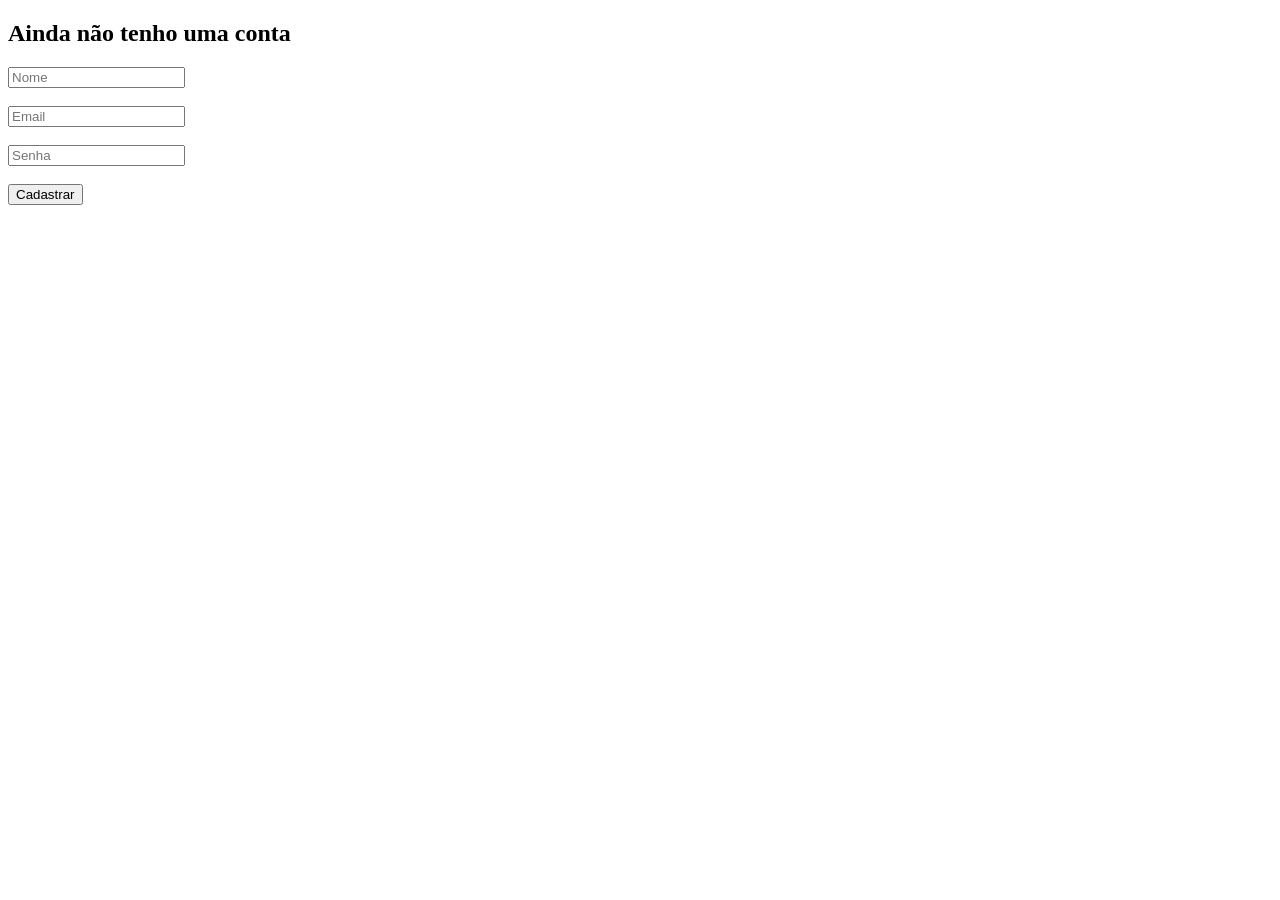
==== cadastro.html @ 0c6a88ed "valo la" ====
<!DOCTYPE html>
<html lang="pt-BR">
<head>
    <meta charset="UTF-8">
    <title>Cadastro</title>
</head>
<body>

    <h2>Ainda não tenho uma conta</h2>

    <input type="text" placeholder="Nome"><br><br>
    <input type="email" placeholder="Email"><br><br>
    <input type="password" placeholder="Senha"><br><br>

    <button>Cadastrar</button>

</body>
</html>
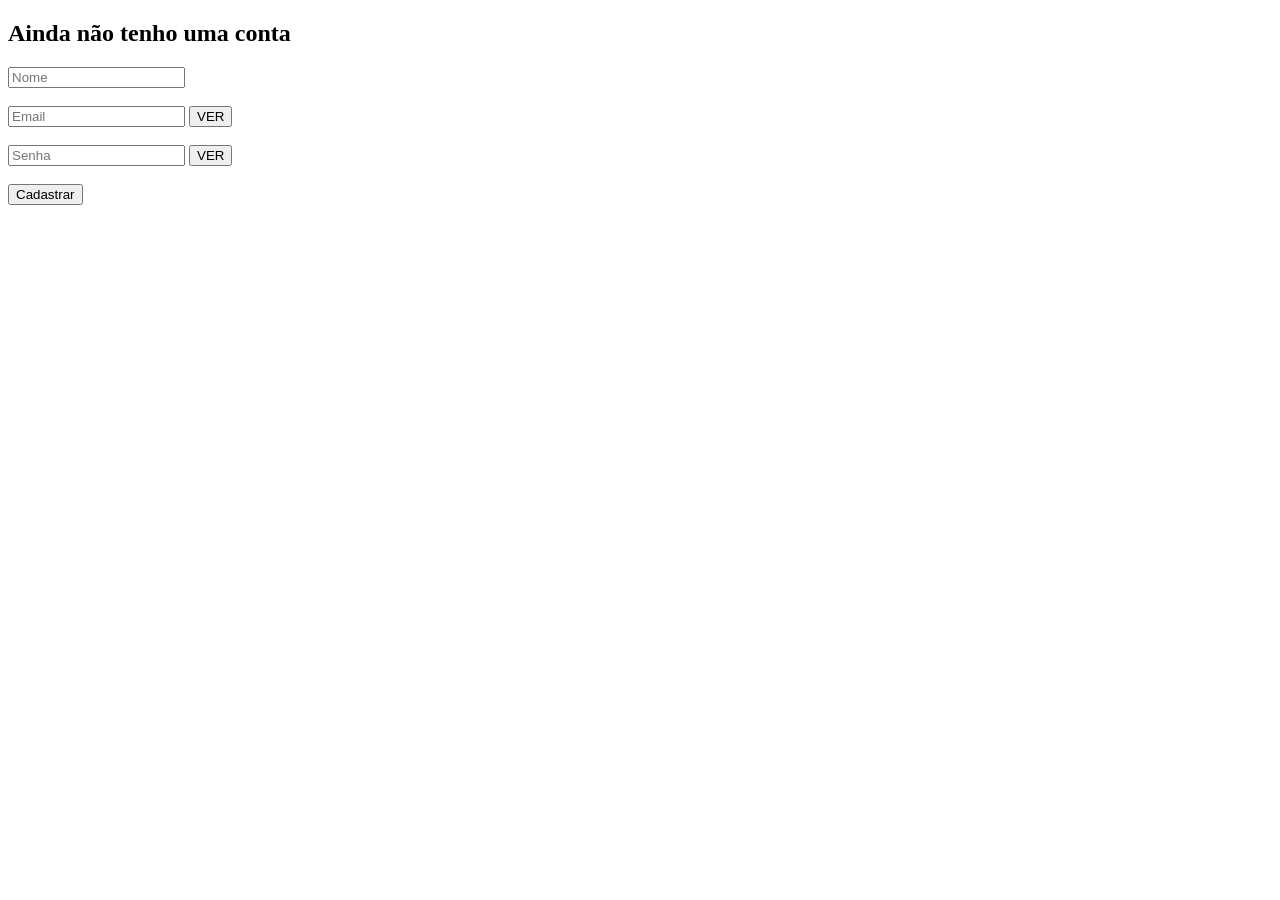
==== commit c783b56f: "vamo laa" ====
--- a/cadastro.html
+++ b/cadastro.html
@@ -1,18 +1,50 @@
 <!DOCTYPE html>
 <html lang="pt-BR">
 <head>
-    <meta charset="UTF-8">
-    <title>Cadastro</title>
+<meta charset="UTF-8">
+<title>Cadastro</title>
 </head>
 <body>
 
-    <h2>Ainda não tenho uma conta</h2>
+<h2>Ainda não tenho uma conta</h2>
 
-    <input type="text" placeholder="Nome"><br><br>
-    <input type="email" placeholder="Email"><br><br>
-    <input type="password" placeholder="Senha"><br><br>
+<input type="text" placeholder="Nome"><br><br>
 
-    <button>Cadastrar</button>
+<input type="password" id="email" placeholder="Email">
+<button onclick="mostrarEmail()">VER</button><br><br>
+
+<input type="password" id="senha" placeholder="Senha">
+<button onclick="mostrarSenha()">VER</button><br><br>
+
+<button>Cadastrar</button>
+
+<script>
+function mostrarSenha(){
+    let senha = document.getElementById("senha");
+    let botao = event.target;
+
+    if(senha.type === "password"){
+        senha.type = "text";
+        botao.innerHTML = "OCULTAR";
+    }else{
+        senha.type = "password";
+        botao.innerHTML = "VER";
+    }
+}
+
+function mostrarEmail(){
+    let email = document.getElementById("email");
+    let botao = event.target;
+
+    if(email.type === "password"){
+        email.type = "text";
+        botao.innerHTML = "OCULTAR";
+    }else{
+        email.type = "password";
+        botao.innerHTML = "VER";
+    }
+}
+</script>
 
 </body>
 </html>
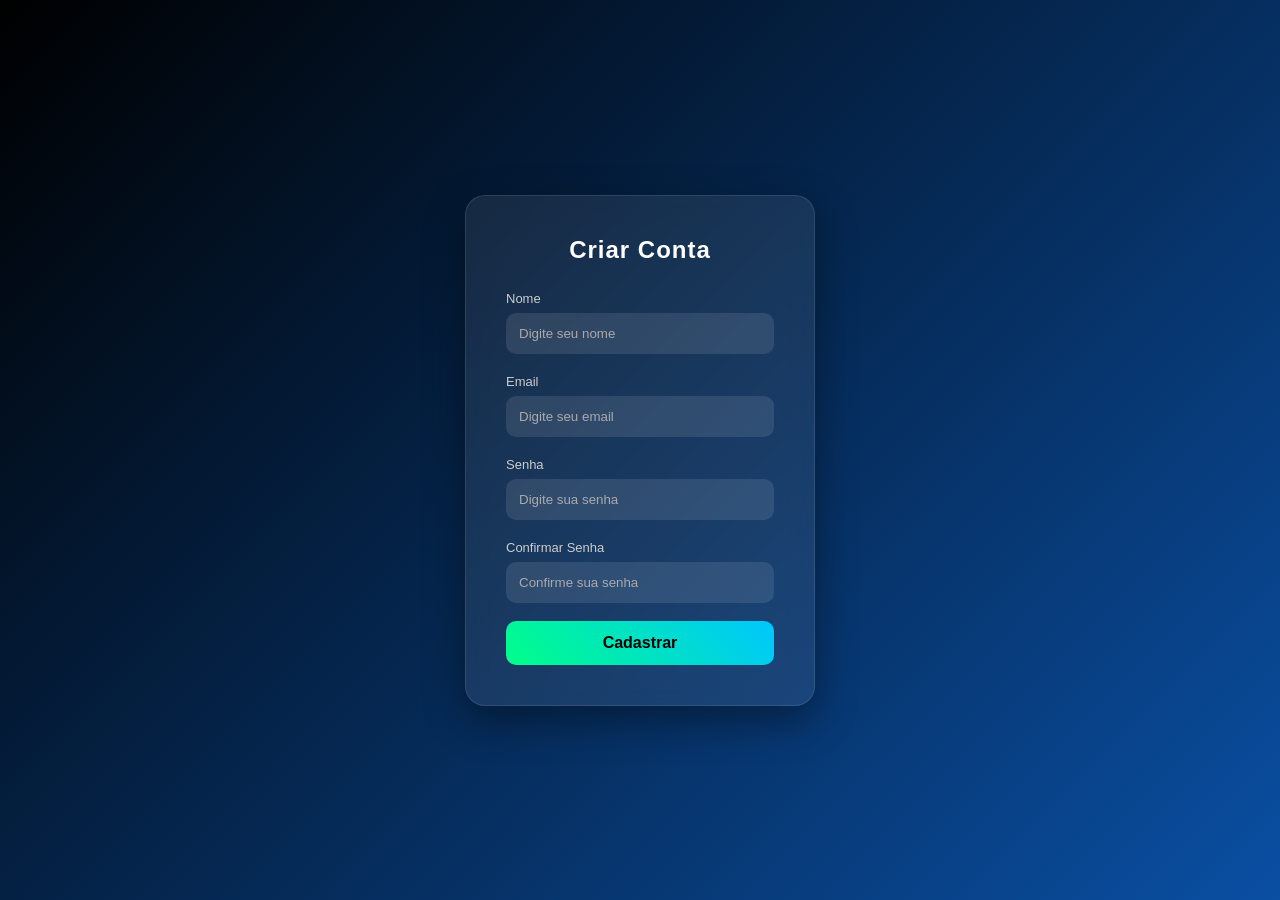
==== commit ce87a2b5: "tela de ciar conta" ====
--- a/cadastro.html
+++ b/cadastro.html
@@ -2,49 +2,144 @@
 <html lang="pt-BR">
 <head>
 <meta charset="UTF-8">
-<title>Cadastro</title>
-</head>
-<body>
+<title>Criar Conta</title>
 
-<h2>Ainda não tenho uma conta</h2>
+<style>
+* {
+    margin: 0;
+    padding: 0;
+    box-sizing: border-box;
+    font-family: Arial, sans-serif;
+}
 
-<input type="text" placeholder="Nome"><br><br>
+body {
+    height: 100vh;
+    background: linear-gradient(135deg, #000000, #093c76);
+    display: flex;
+    align-items: center;
+    justify-content: center;
+}
 
-<input type="password" id="email" placeholder="Email">
-<button onclick="mostrarEmail()">VER</button><br><br>
+/* Caixa principal */
+.container {
+    background: white;
+    padding: 40px;
+    border-radius: 15px;
+    width: 350px;
+    box-shadow: 0 10px 35px rgba(0,0,0,0.2);
+    animation: aparecer 0.8s ease;
+}
 
-<input type="password" id="senha" placeholder="Senha">
-<button onclick="mostrarSenha()">VER</button><br><br>
-
-<button>Cadastrar</button>
-
-<script>
-function mostrarSenha(){
-    let senha = document.getElementById("senha");
-    let botao = event.target;
-
-    if(senha.type === "password"){
-        senha.type = "text";
-        botao.innerHTML = "OCULTAR";
-    }else{
-        senha.type = "password";
-        botao.innerHTML = "VER";
+@keyframes aparecer {
+    from {
+        opacity: 0;
+        transform: translateY(30px);
+    }
+    to {
+        opacity: 1;
+        transform: translateY(0);
     }
 }
 
-function mostrarEmail(){
-    let email = document.getElementById("email");
-    let botao = event.target;
+h2 {
+    text-align: center;
+    margin-bottom: 20px;
+    color: #333;
+}
 
-    if(email.type === "password"){
-        email.type = "text";
-        botao.innerHTML = "OCULTAR";
-    }else{
-        email.type = "password";
-        botao.innerHTML = "VER";
-    }
+/* Inputs */
+.input-group {
+    margin-bottom: 15px;
 }
-</script>
+
+.input-group label {
+    font-size: 14px;
+    color: #555;
+}
+
+.input-group input {
+    width: 100%;
+    padding: 10px;
+    margin-top: 5px;
+    border-radius: 8px;
+    border: 1px solid #ccc;
+    outline: none;
+    transition: 0.3s;
+}
+
+.input-group input:focus {
+    border-color: #066b23;
+    box-shadow: 0 0 5px rgba(15, 92, 36, 0.5);
+}
+
+/* Botão */
+button {
+    width: 100%;
+    padding: 12px;
+    border: none;
+    border-radius: 8px;
+    background: #069921;
+    color: white;
+    font-size: 16px;
+    cursor: pointer;
+    transition: 0.3s;
+}
+
+button:hover {
+    background: #00c6ff;
+}
+
+/* Link */
+.login-link {
+    text-align: center;
+    margin-top: 15px;
+    font-size: 14px;
+}
+
+.login-link a {
+    color: #000000;
+    text-decoration: none;
+}
+
+.login-link a:hover {
+    text-decoration: underline;
+}
+</style>
+
+</head>
+
+<body>
+    <link rel="stylesheet" href="cadastro.css">
+
+<div class="container">
+    <h2>Criar Conta</h2>
+
+    <form>
+        <div class="input-group">
+            <label>Nome</label>
+            <input type="text" placeholder="Digite seu nome" required>
+        </div>
+
+        <div class="input-group">
+            <label>Email</label>
+            <input type="email" placeholder="Digite seu email" required>
+        </div>
+
+        <div class="input-group">
+            <label>Senha</label>
+            <input type="password" placeholder="Digite sua senha" required>
+        </div>
+
+        <div class="input-group">
+            <label>Confirmar Senha</label>
+            <input type="password" placeholder="Confirme sua senha" required>
+        </div>
+
+        <button type="submit">Cadastrar</button>
+    </form>
+
+    
+</div>
 
 </body>
 </html>
--- a/cadastro.css
+++ b/cadastro.css
@@ -0,0 +1,113 @@
+* {
+    margin: 0;
+    padding: 0;
+    box-sizing: border-box;
+    font-family: 'Segoe UI', Arial, sans-serif;
+}
+
+body {
+    height: 100vh;
+    background: linear-gradient(135deg, #000000, #0a4fa3);
+    display: flex;
+    align-items: center;
+    justify-content: center;
+}
+
+/* Caixa principal */
+.container {
+    background: rgba(255, 255, 255, 0.08);
+    backdrop-filter: blur(12px);
+    padding: 40px;
+    border-radius: 20px;
+    width: 350px;
+    box-shadow: 0 15px 40px rgba(0,0,0,0.4);
+    animation: aparecer 0.8s ease;
+    border: 1px solid rgba(255,255,255,0.1);
+}
+
+/* Animação */
+@keyframes aparecer {
+    from {
+        opacity: 0;
+        transform: translateY(40px);
+    }
+    to {
+        opacity: 1;
+        transform: translateY(0);
+    }
+}
+
+h2 {
+    text-align: center;
+    margin-bottom: 25px;
+    color: white;
+    letter-spacing: 1px;
+}
+
+/* Inputs */
+.input-group {
+    margin-bottom: 18px;
+}
+
+.input-group label {
+    font-size: 13px;
+    color: #ccc;
+}
+
+.input-group input {
+    width: 100%;
+    padding: 12px;
+    margin-top: 6px;
+    border-radius: 10px;
+    border: 1px solid transparent;
+    outline: none;
+    background: rgba(255,255,255,0.1);
+    color: white;
+    transition: 0.3s;
+}
+
+.input-group input::placeholder {
+    color: #aaa;
+}
+
+.input-group input:focus {
+    border-color: #00ff88;
+    box-shadow: 0 0 10px rgba(0,255,136,0.4);
+}
+
+/* Botão */
+button {
+    width: 100%;
+    padding: 13px;
+    border: none;
+    border-radius: 10px;
+    background: linear-gradient(45deg, #00ff88, #00c6ff);
+    color: black;
+    font-size: 16px;
+    font-weight: bold;
+    cursor: pointer;
+    transition: 0.3s;
+}
+
+button:hover {
+    transform: scale(1.05);
+    box-shadow: 0 0 15px rgba(0,255,136,0.6);
+}
+
+/* Link */
+.login-link {
+    text-align: center;
+    margin-top: 18px;
+    font-size: 14px;
+    color: #ccc;
+}
+
+.login-link a {
+    color: #00ff88;
+    text-decoration: none;
+    font-weight: bold;
+}
+
+.login-link a:hover {
+    text-decoration: underline;
+}
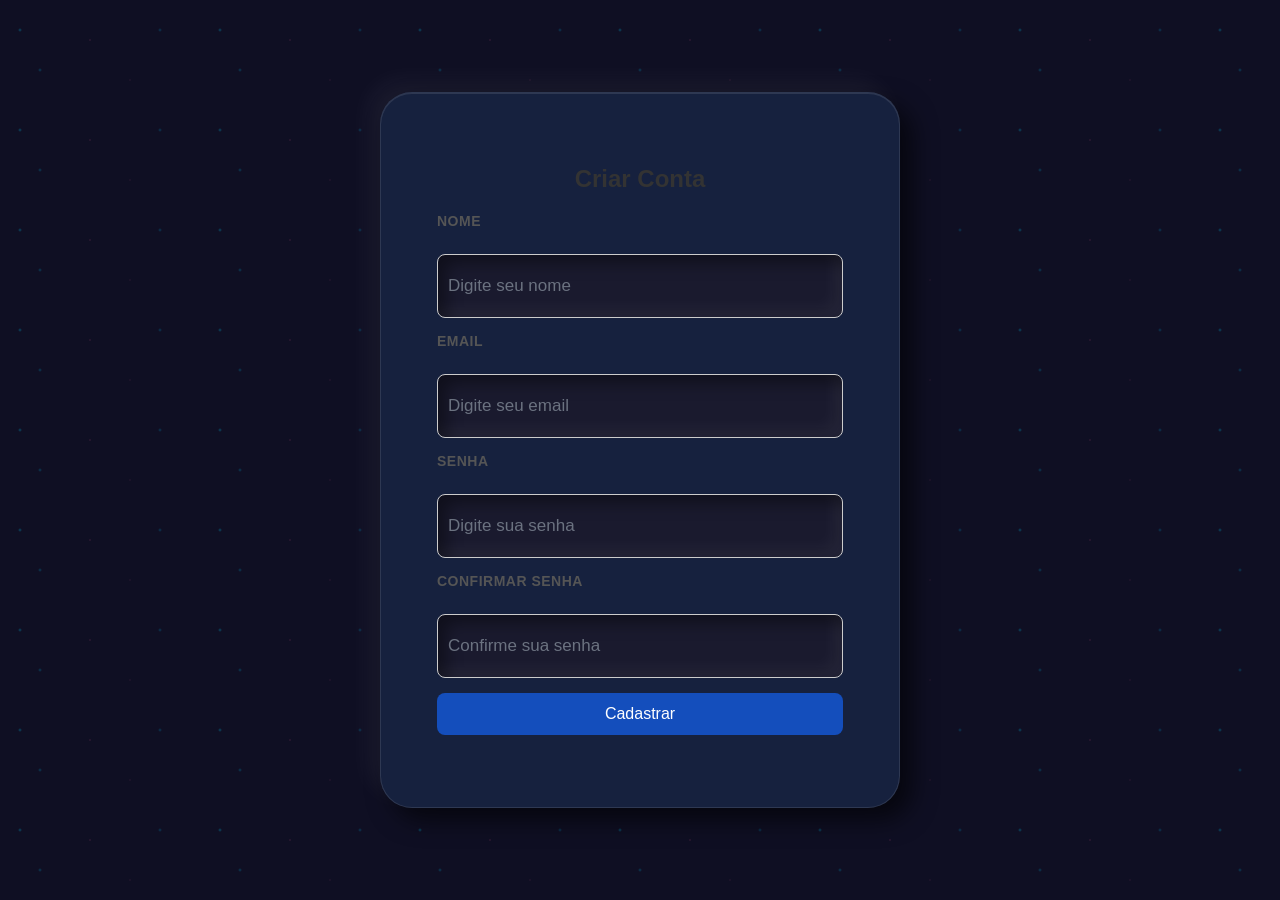
==== commit c56d2134: "vamo la" ====
--- a/cadastro.html
+++ b/cadastro.html
@@ -78,7 +78,7 @@
     padding: 12px;
     border: none;
     border-radius: 8px;
-    background: #069921;
+    background: #144ebc;
     color: white;
     font-size: 16px;
     cursor: pointer;
@@ -86,7 +86,7 @@
 }
 
 button:hover {
-    background: #00c6ff;
+    background: #0095ff;
 }
 
 /* Link */
--- a/cadastro.css
+++ b/cadastro.css
@@ -1,113 +1,324 @@
+/* ============================================
+   CADASTRO - DARK MODE NEUMORPHISM 2024
+   ============================================ */
+
+@import url('https://fonts.googleapis.com/css2?family=Inter:wght@300;400;500;600;700;800&display=swap');
+
 * {
     margin: 0;
     padding: 0;
     box-sizing: border-box;
-    font-family: 'Segoe UI', Arial, sans-serif;
+}
+
+:root {
+    --bg-primary: #0f0f23;
+    --bg-secondary: #1a1a2e;
+    --bg-card: #16213e;
+    --accent-primary: linear-gradient(135deg, #00d4ff, #0099cc);
+    --accent-secondary: linear-gradient(135deg, #ff6b9d, #c44569);
+    --text-primary: #e5e7eb;
+    --text-secondary: #9ca3af;
+    --border-light: rgba(255, 255, 255, 0.1);
+    --shadow-neum: 12px 12px 24px rgba(0, 0, 0, 0.6), -12px -12px 24px rgba(255, 255, 255, 0.05);
+    --shadow-hover: 20px 20px 40px rgba(0, 0, 0, 0.7), -20px -20px 40px rgba(255, 255, 255, 0.03);
 }
 
 body {
-    height: 100vh;
-    background: linear-gradient(135deg, #000000, #0a4fa3);
+    font-family: 'Inter', sans-serif;
+    background: var(--bg-primary);
+    min-height: 100vh;
     display: flex;
     align-items: center;
     justify-content: center;
-}
-
-/* Caixa principal */
+    padding: 40px;
+    position: relative;
+    overflow: hidden;
+}
+
+/* Partículas flutuantes */
+body::before {
+    content: '';
+    position: fixed;
+    top: 0;
+    left: 0;
+    width: 100%;
+    height: 100%;
+    background-image: 
+        radial-gradient(2px 2px at 20px 30px, #00d4ff, transparent),
+        radial-gradient(2px 2px at 40px 70px, rgba(0, 212, 255, 0.8), transparent),
+        radial-gradient(1px 1px at 90px 40px, #ff6b9d, transparent),
+        radial-gradient(1px 1px at 130px 80px, rgba(255, 107, 157, 0.6), transparent),
+        radial-gradient(2px 2px at 160px 30px, #0099cc, transparent);
+    background-repeat: repeat;
+    background-size: 200px 100px;
+    animation: floatParticles 20s linear infinite;
+    z-index: -1;
+    opacity: 0.3;
+}
+
+@keyframes floatParticles {
+    0% { transform: translateY(0px) rotate(0deg); }
+    100% { transform: translateY(-100px) rotate(360deg); }
+}
+
+/* Container Neumorphism */
 .container {
-    background: rgba(255, 255, 255, 0.08);
-    backdrop-filter: blur(12px);
-    padding: 40px;
+    background: var(--bg-card);
+    backdrop-filter: blur(30px);
+    border-radius: 32px;
+    padding: 72px 56px;
+    box-shadow: 
+        var(--shadow-neum),
+        inset 0 1px 0 var(--border-light);
+    width: 100%;
+    max-width: 520px;
+    position: relative;
+    border: 1px solid var(--border-light);
+    animation: containerRise 1.2s cubic-bezier(0.34, 1.56, 0.64, 1);
+}
+
+@keyframes containerRise {
+    0% {
+        opacity: 0;
+        transform: scale(0.8) translateY(60px);
+    }
+    100% {
+        opacity: 1;
+        transform: scale(1) translateY(0);
+    }
+}
+
+/* Logo 3D Neumorphism */
+.logo {
+    width: 100px;
+    height: 100px;
+    background: var(--accent-primary);
+    border-radius: 50%;
+    margin: 0 auto 40px;
+    display: flex;
+    align-items: center;
+    justify-content: center;
+    font-size: 40px;
+    color: white;
+    box-shadow: 
+        0 20px 40px rgba(0, 212, 255, 0.4),
+        inset 0 4px 12px rgba(255, 255, 255, 0.2),
+        inset 0 -4px 12px rgba(0, 0, 0, 0.2);
+    position: relative;
+    transition: all 0.4s ease;
+}
+
+.logo:hover {
+    transform: scale(1.05) rotate(10deg);
+    box-shadow: 
+        0 25px 50px rgba(0, 212, 255, 0.5),
+        inset 0 6px 16px rgba(255, 255, 255, 0.3);
+}
+
+/* Títulos */
+h1 {
+    color: var(--text-primary);
+    font-size: 36px;
+    font-weight: 800;
+    margin-bottom: 20px;
+    letter-spacing: -0.03em;
+    text-shadow: 0 2px 8px rgba(0, 0, 0, 0.5);
+}
+
+.subtitle {
+    color: var(--text-secondary);
+    font-size: 18px;
+    font-weight: 400;
+    line-height: 1.7;
+    margin-bottom: 56px;
+    max-width: 380px;
+    margin-left: auto;
+    margin-right: auto;
+}
+
+/* Campos Neumorphism */
+.form-group {
+    margin-bottom: 44px;
+}
+
+label {
+    display: block;
+    margin-bottom: 20px;
+    color: var(--text-primary);
+    font-weight: 600;
+    font-size: 16px;
+    letter-spacing: 0.5px;
+    text-transform: uppercase;
+}
+
+input {
+    width: 100%;
+    height: 64px;
+    padding: 0 28px;
+    background: var(--bg-secondary);
+    border: none;
+    border-radius: 24px;
+    font-size: 17px;
+    font-weight: 500;
+    color: var(--text-primary);
+    box-shadow: 
+        inset 8px 8px 16px rgba(0, 0, 0, 0.4),
+        inset -8px -8px 16px rgba(255, 255, 255, 0.05);
+    transition: all 0.4s ease;
+    position: relative;
+}
+
+input:focus {
+    box-shadow: 
+        8px 8px 16px rgba(0, 0, 0, 0.4),
+        -8px -8px 16px rgba(255, 255, 255, 0.1),
+        0 0 0 4px rgba(0, 212, 255, 0.3),
+        inset 4px 4px 8px rgba(0, 0, 0, 0.2);
+    background: linear-gradient(145deg, #1a1a2e, #1e1e3a);
+    transform: translateY(-2px);
+}
+
+input::placeholder {
+    color: #6b7280;
+}
+
+.password-toggle {
+    position: absolute;
+    right: 24px;
+    top: 50%;
+    transform: translateY(-50%);
+    cursor: pointer;
+    color: var(--text-secondary);
+    font-size: 22px;
+    padding: 8px;
+    border-radius: 12px;
+    transition: all 0.3s ease;
+}
+
+.password-toggle:hover {
+    background: rgba(0, 212, 255, 0.1);
+    color: #00d4ff;
+    transform: translateY(-50%) scale(1.1);
+}
+
+/* Botões Neumorphism */
+.btn-primary {
+    height: 68px;
+    width: 100%;
+    background: var(--bg-secondary);
+    border: none;
+    border-radius: 24px;
+    font-size: 18px;
+    font-weight: 700;
+    color: var(--text-primary);
+    cursor: pointer;
+    box-shadow: 
+        12px 12px 24px rgba(0, 0, 0, 0.5),
+        -12px -12px 24px rgba(255, 255, 255, 0.03);
+    transition: all 0.4s cubic-bezier(0.4, 0, 0.2, 1);
+    position: relative;
+    overflow: hidden;
+    margin: 32px 0;
+    text-transform: uppercase;
+    letter-spacing: 1px;
+}
+
+.btn-primary::before {
+    content: '';
+    position: absolute;
+    top: 50%;
+    left: 50%;
+    width: 0;
+    height: 0;
+    background: var(--accent-primary);
+    border-radius: 50%;
+    transition: all 0.6s ease;
+    transform: translate(-50%, -50%);
+}
+
+.btn-primary:hover::before {
+    width: 300px;
+    height: 300px;
+}
+
+.btn-primary:hover {
+    box-shadow: var(--shadow-hover);
+    color: white;
+    transform: translateY(-6px);
+}
+
+.btn-primary:active {
+    box-shadow: 
+        6px 6px 12px rgba(0, 0, 0, 0.5),
+        -6px -6px 12px rgba(255, 255, 255, 0.03);
+    transform: translateY(-2px);
+}
+
+.back-btn {
+    background: var(--bg-secondary) !important;
+    color: var(--text-secondary) !important;
+    box-shadow: 
+        8px 8px 16px rgba(0, 0, 0, 0.4),
+        -8px -8px 16px rgba(255, 255, 255, 0.02) !important;
+    margin-top: 24px !important;
+    height: 60px !important;
+    font-weight: 600 !important;
+}
+
+.back-btn:hover {
+    color: #00d4ff !important;
+    box-shadow: 
+        12px 12px 24px rgba(0, 0, 0, 0.5),
+        -12px -12px 24px rgba(0, 212, 255, 0.1) !important;
+}
+
+/* Mensagens */
+.success-message {
+    background: rgba(72, 187, 120, 0.2);
+    backdrop-filter: blur(20px);
+    color: #c6f6d5;
+    padding: 28px 32px;
+    border-radius: 24px;
+    margin: 48px 0;
+    border: 1px solid rgba(72, 187, 120, 0.3);
+    display: none;
+    font-weight: 600;
+    box-shadow: var(--shadow-neum);
+    animation: successGlow 0.8s ease;
+}
+
+@keyframes successGlow {
+    0% { box-shadow: var(--shadow-neum), 0 0 40px rgba(72, 187, 120, 0.5); }
+    100% { box-shadow: var(--shadow-neum), 0 0 60px rgba(72, 187, 120, 0.8); }
+}
+
+.error-message {
+    background: rgba(245, 101, 101, 0.2);
+    backdrop-filter: blur(20px);
+    color: #fed7d7;
+    padding: 24px 28px;
     border-radius: 20px;
-    width: 350px;
-    box-shadow: 0 15px 40px rgba(0,0,0,0.4);
-    animation: aparecer 0.8s ease;
-    border: 1px solid rgba(255,255,255,0.1);
-}
-
-/* Animação */
-@keyframes aparecer {
-    from {
-        opacity: 0;
-        transform: translateY(40px);
-    }
-    to {
-        opacity: 1;
-        transform: translateY(0);
-    }
-}
-
-h2 {
-    text-align: center;
-    margin-bottom: 25px;
-    color: white;
-    letter-spacing: 1px;
-}
-
-/* Inputs */
-.input-group {
-    margin-bottom: 18px;
-}
-
-.input-group label {
-    font-size: 13px;
-    color: #ccc;
-}
-
-.input-group input {
-    width: 100%;
-    padding: 12px;
-    margin-top: 6px;
-    border-radius: 10px;
-    border: 1px solid transparent;
-    outline: none;
-    background: rgba(255,255,255,0.1);
-    color: white;
-    transition: 0.3s;
-}
-
-.input-group input::placeholder {
-    color: #aaa;
-}
-
-.input-group input:focus {
-    border-color: #00ff88;
-    box-shadow: 0 0 10px rgba(0,255,136,0.4);
-}
-
-/* Botão */
-button {
-    width: 100%;
-    padding: 13px;
-    border: none;
-    border-radius: 10px;
-    background: linear-gradient(45deg, #00ff88, #00c6ff);
-    color: black;
-    font-size: 16px;
-    font-weight: bold;
-    cursor: pointer;
-    transition: 0.3s;
-}
-
-button:hover {
-    transform: scale(1.05);
-    box-shadow: 0 0 15px rgba(0,255,136,0.6);
-}
-
-/* Link */
-.login-link {
-    text-align: center;
-    margin-top: 18px;
-    font-size: 14px;
-    color: #ccc;
-}
-
-.login-link a {
-    color: #00ff88;
-    text-decoration: none;
-    font-weight: bold;
-}
-
-.login-link a:hover {
-    text-decoration: underline;
+    margin: 24px 0 0 0;
+    display: none;
+    border: 1px solid rgba(245, 101, 101, 0.4);
+    font-weight: 600;
+    box-shadow: var(--shadow-neum);
+    animation: errorPulse 0.8s ease;
+}
+
+@keyframes errorPulse {
+    0%, 100% { box-shadow: var(--shadow-neum); }
+    50% { box-shadow: var(--shadow-neum), 0 0 30px rgba(245, 101, 101, 0.6); }
+}
+
+/* Responsivo */
+@media (max-width: 520px) {
+    body { padding: 24px; }
+    .container { padding: 56px 40px; max-width: 440px; }
+}
+
+@media (max-width: 400px) {
+    .container { padding: 48px 32px; }
+    h1 { font-size: 28px; }
+    input, .btn-primary { height: 56px; }
 }
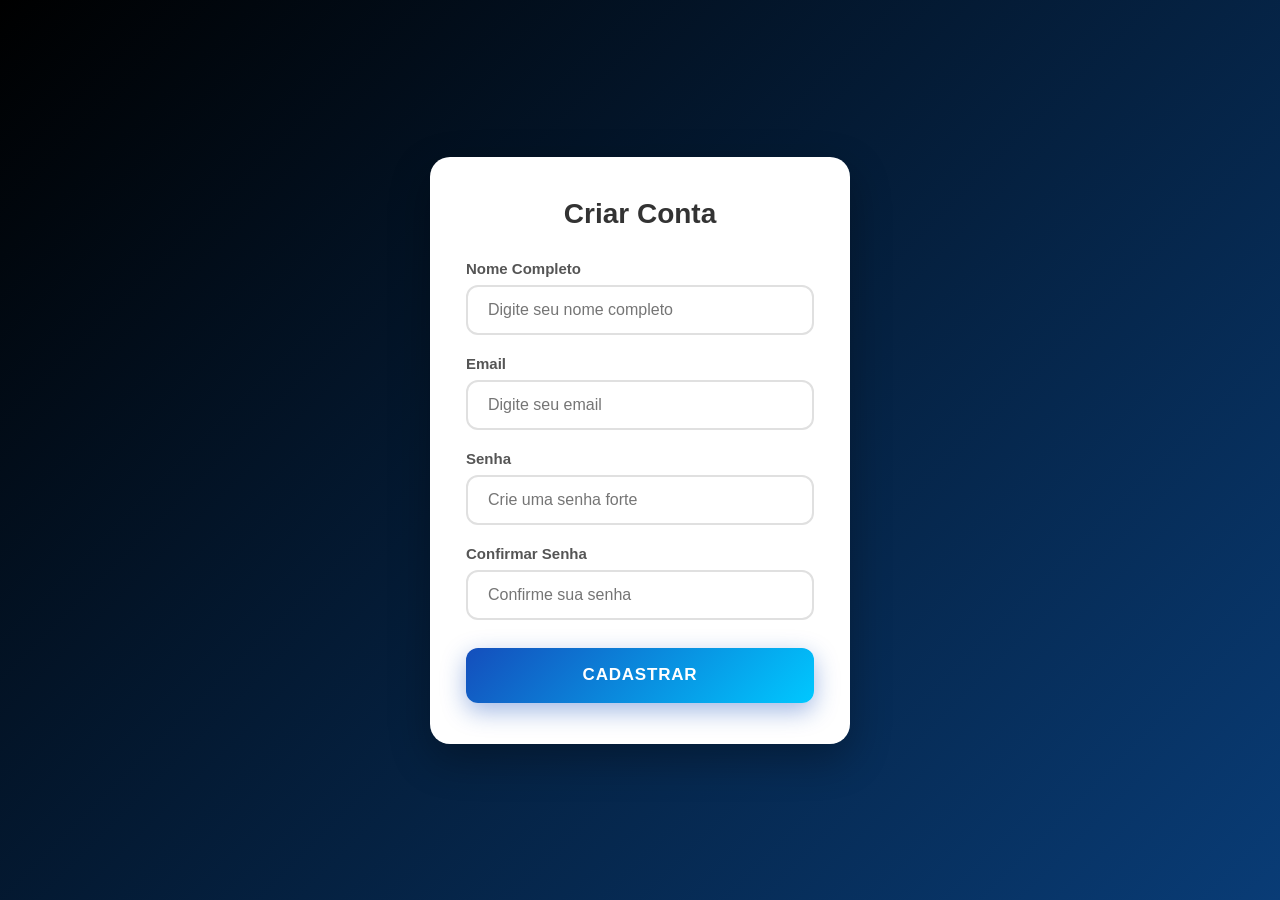
==== commit 4bcd743f: "melhor tela login" ====
--- a/cadastro.html
+++ b/cadastro.html
@@ -2,6 +2,7 @@
 <html lang="pt-BR">
 <head>
 <meta charset="UTF-8">
+<meta name="viewport" content="width=device-width, initial-scale=1.0">
 <title>Criar Conta</title>
 
 <style>
@@ -18,22 +19,26 @@
     display: flex;
     align-items: center;
     justify-content: center;
-}
-
-/* Caixa principal */
+    padding: 20px;
+}
+
+/* Caixa principal - COMPACTA */
 .container {
-    background: white;
-    padding: 40px;
-    border-radius: 15px;
-    width: 350px;
-    box-shadow: 0 10px 35px rgba(0,0,0,0.2);
-    animation: aparecer 0.8s ease;
-}
-
-@keyframes aparecer {
+    background: #ffffff; /* BRANCO PURO */
+    padding: 40px 35px; /* MENOR padding */
+    border-radius: 20px;
+    width: 100%;
+    max-width: 420px; /* MENOR largura */
+    box-shadow: 0 15px 40px rgba(0,0,0,0.3);
+    animation: slideUp 1s ease-out;
+    position: relative;
+    border: 1px solid rgba(255,255,255,0.2);
+}
+
+@keyframes slideUp {
     from {
         opacity: 0;
-        transform: translateY(30px);
+        transform: translateY(50px);
     }
     to {
         opacity: 1;
@@ -43,81 +48,147 @@
 
 h2 {
     text-align: center;
-    margin-bottom: 20px;
+    margin-bottom: 30px; /* MENOR espaço */
     color: #333;
-}
-
-/* Inputs */
+    font-size: 28px; /* MENOR título */
+    font-weight: bold;
+}
+
+/* Inputs - MENORES */
 .input-group {
-    margin-bottom: 15px;
+    margin-bottom: 20px; /* MENOR espaço */
 }
 
 .input-group label {
-    font-size: 14px;
+    font-size: 15px; /* MENOR label */
     color: #555;
+    font-weight: 600;
+    display: block;
+    margin-bottom: 8px; /* MENOR espaço */
 }
 
 .input-group input {
     width: 100%;
-    padding: 10px;
-    margin-top: 5px;
-    border-radius: 8px;
-    border: 1px solid #ccc;
+    padding: 15px 20px; /* MENOR padding */
+    border-radius: 12px;
+    border: 2px solid #e0e0e0;
     outline: none;
-    transition: 0.3s;
+    transition: all 0.3s ease;
+    font-size: 16px; /* MENOR fonte */
+    height: 50px; /* MENOR altura */
 }
 
 .input-group input:focus {
-    border-color: #066b23;
-    box-shadow: 0 0 5px rgba(15, 92, 36, 0.5);
-}
-
-/* Botão */
+    border-color: #144ebc;
+    box-shadow: 0 0 15px rgba(20, 78, 188, 0.2);
+    transform: translateY(-2px);
+    background: linear-gradient(145deg, #fafafa, white);
+}
+
+/* Botão - MENOR */
 button {
     width: 100%;
-    padding: 12px;
+    padding: 16px; /* MENOR padding */
     border: none;
-    border-radius: 8px;
-    background: #144ebc;
+    border-radius: 12px;
+    background: linear-gradient(135deg, #144ebc, #00c8ff);
     color: white;
-    font-size: 16px;
+    font-size: 17px; /* MENOR fonte */
+    font-weight: bold;
     cursor: pointer;
-    transition: 0.3s;
+    transition: all 0.3s ease;
+    height: 55px; /* MENOR altura */
+    text-transform: uppercase;
+    letter-spacing: 0.8px;
+    box-shadow: 0 8px 25px rgba(20, 78, 188, 0.4);
+    position: relative;
+    overflow: hidden;
+    margin-top: 8px; /* MENOR margem */
+}
+
+button::before {
+    content: '';
+    position: absolute;
+    top: 50%;
+    left: 50%;
+    width: 0;
+    height: 0;
+    background: rgba(255,255,255,0.3);
+    border-radius: 50%;
+    transition: all 0.5s ease;
+    transform: translate(-50%, -50%);
+}
+
+button:hover::before {
+    width: 250px;
+    height: 250px;
 }
 
 button:hover {
-    background: #0095ff;
-}
-
-/* Link */
-.login-link {
-    text-align: center;
-    margin-top: 15px;
-    font-size: 14px;
-}
-
-.login-link a {
-    color: #000000;
-    text-decoration: none;
-}
-
-.login-link a:hover {
-    text-decoration: underline;
+    background: linear-gradient(135deg, #00c8ff, #144ebc);
+    transform: translateY(-4px);
+    box-shadow: 0 12px 35px rgba(0, 200, 255, 0.5);
+}
+
+button:active {
+    transform: translateY(-1px);
+}
+
+/* RESPONSIVO */
+@media (max-width: 500px) {
+    .container {
+        padding: 35px 30px;
+        margin: 20px;
+        max-width: none;
+    }
+    
+    h2 { 
+        font-size: 26px;
+        margin-bottom: 25px;
+    }
+    
+    .input-group input {
+        padding: 14px 18px;
+        height: 48px;
+        font-size: 16px;
+    }
+    
+    button {
+        padding: 15px;
+        height: 52px;
+        font-size: 16px;
+    }
+}
+
+@media (max-width: 400px) {
+    body {
+        padding: 10px;
+        align-items: flex-start;
+        padding-top: 30px;
+    }
+    
+    .container { 
+        padding: 30px 25px; 
+        border-radius: 15px;
+    }
+    
+    h2 { 
+        font-size: 24px; 
+        margin-bottom: 20px; 
+    }
 }
 </style>
 
 </head>
 
 <body>
-    <link rel="stylesheet" href="cadastro.css">
-
 <div class="container">
     <h2>Criar Conta</h2>
 
     <form>
         <div class="input-group">
-            <label>Nome</label>
-            <input type="text" placeholder="Digite seu nome" required>
+            <label>Nome Completo</label>
+            <input type="text" placeholder="Digite seu nome completo" required>
         </div>
 
         <div class="input-group">
@@ -127,7 +198,7 @@
 
         <div class="input-group">
             <label>Senha</label>
-            <input type="password" placeholder="Digite sua senha" required>
+            <input type="password" placeholder="Crie uma senha forte" required>
         </div>
 
         <div class="input-group">
@@ -135,10 +206,8 @@
             <input type="password" placeholder="Confirme sua senha" required>
         </div>
 
-        <button type="submit">Cadastrar</button>
+        <button type="submit">CADASTRAR</button>
     </form>
-
-    
 </div>
 
 </body>
